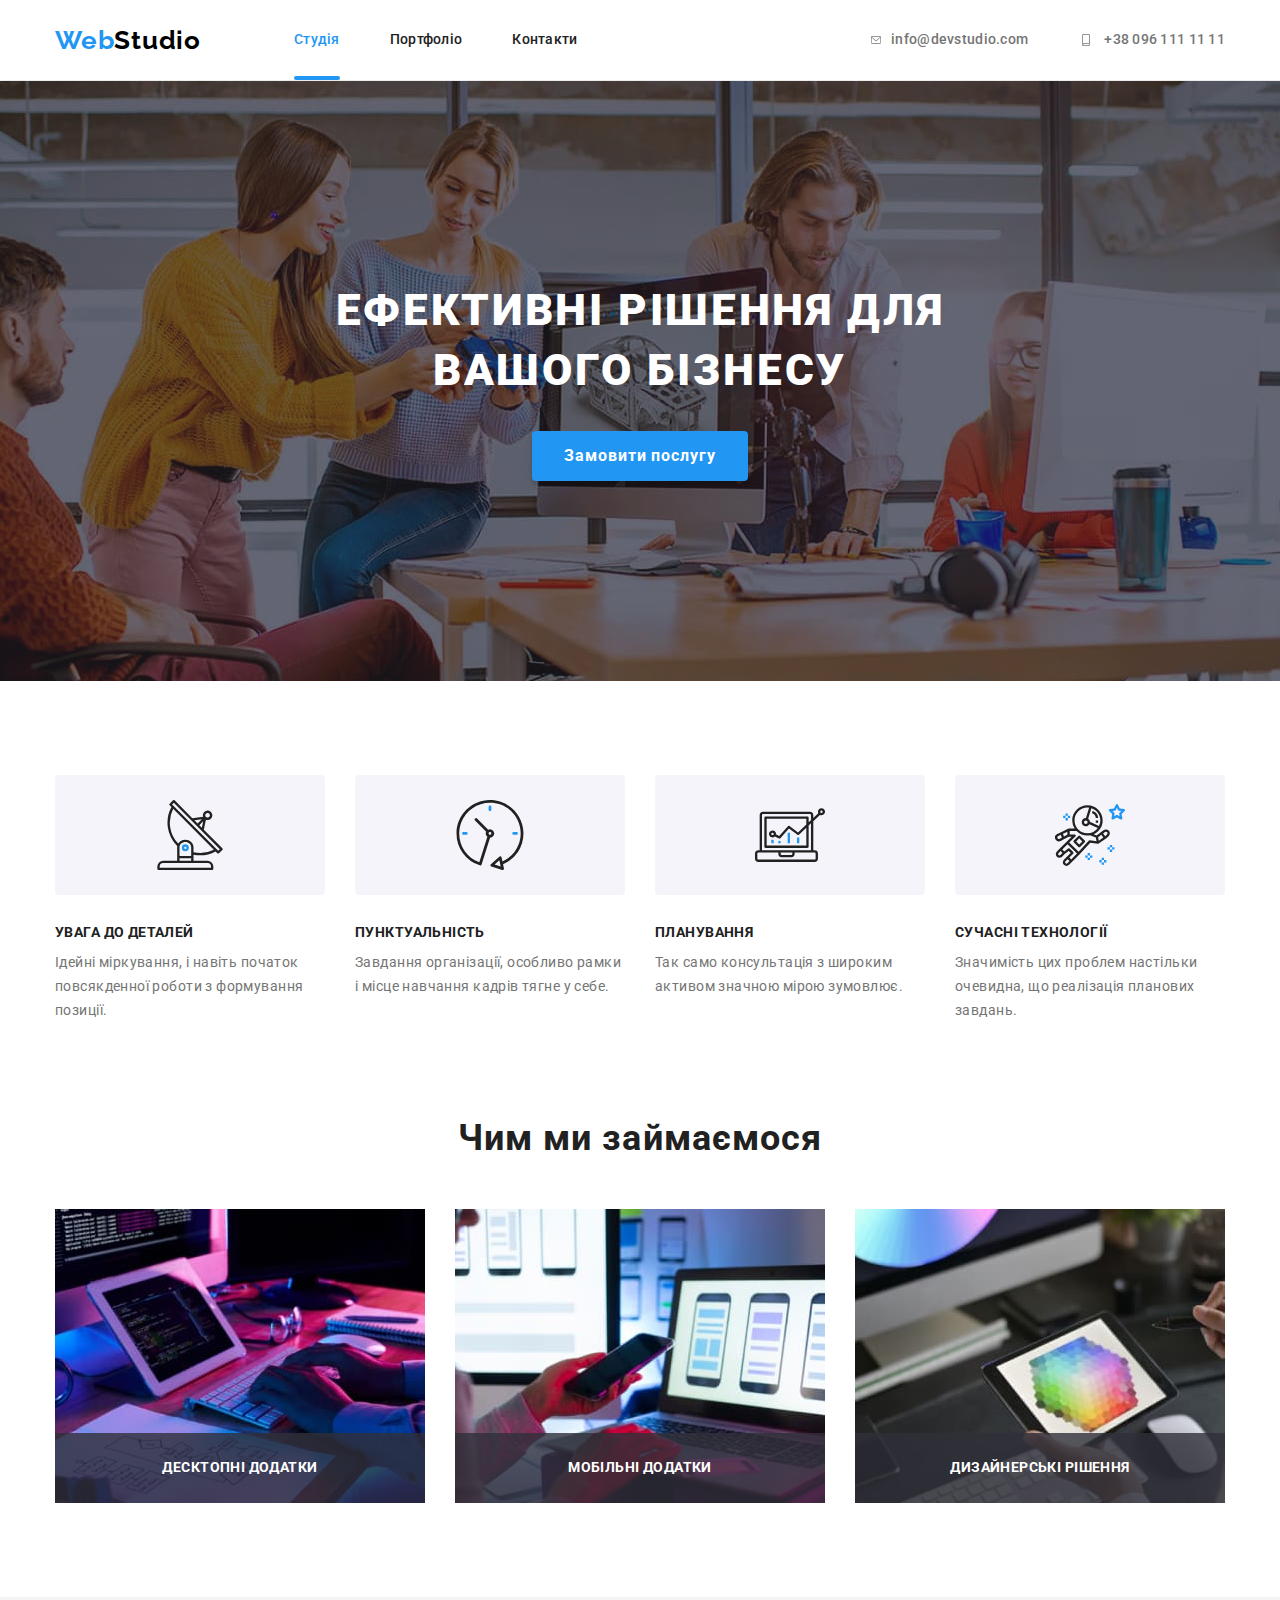
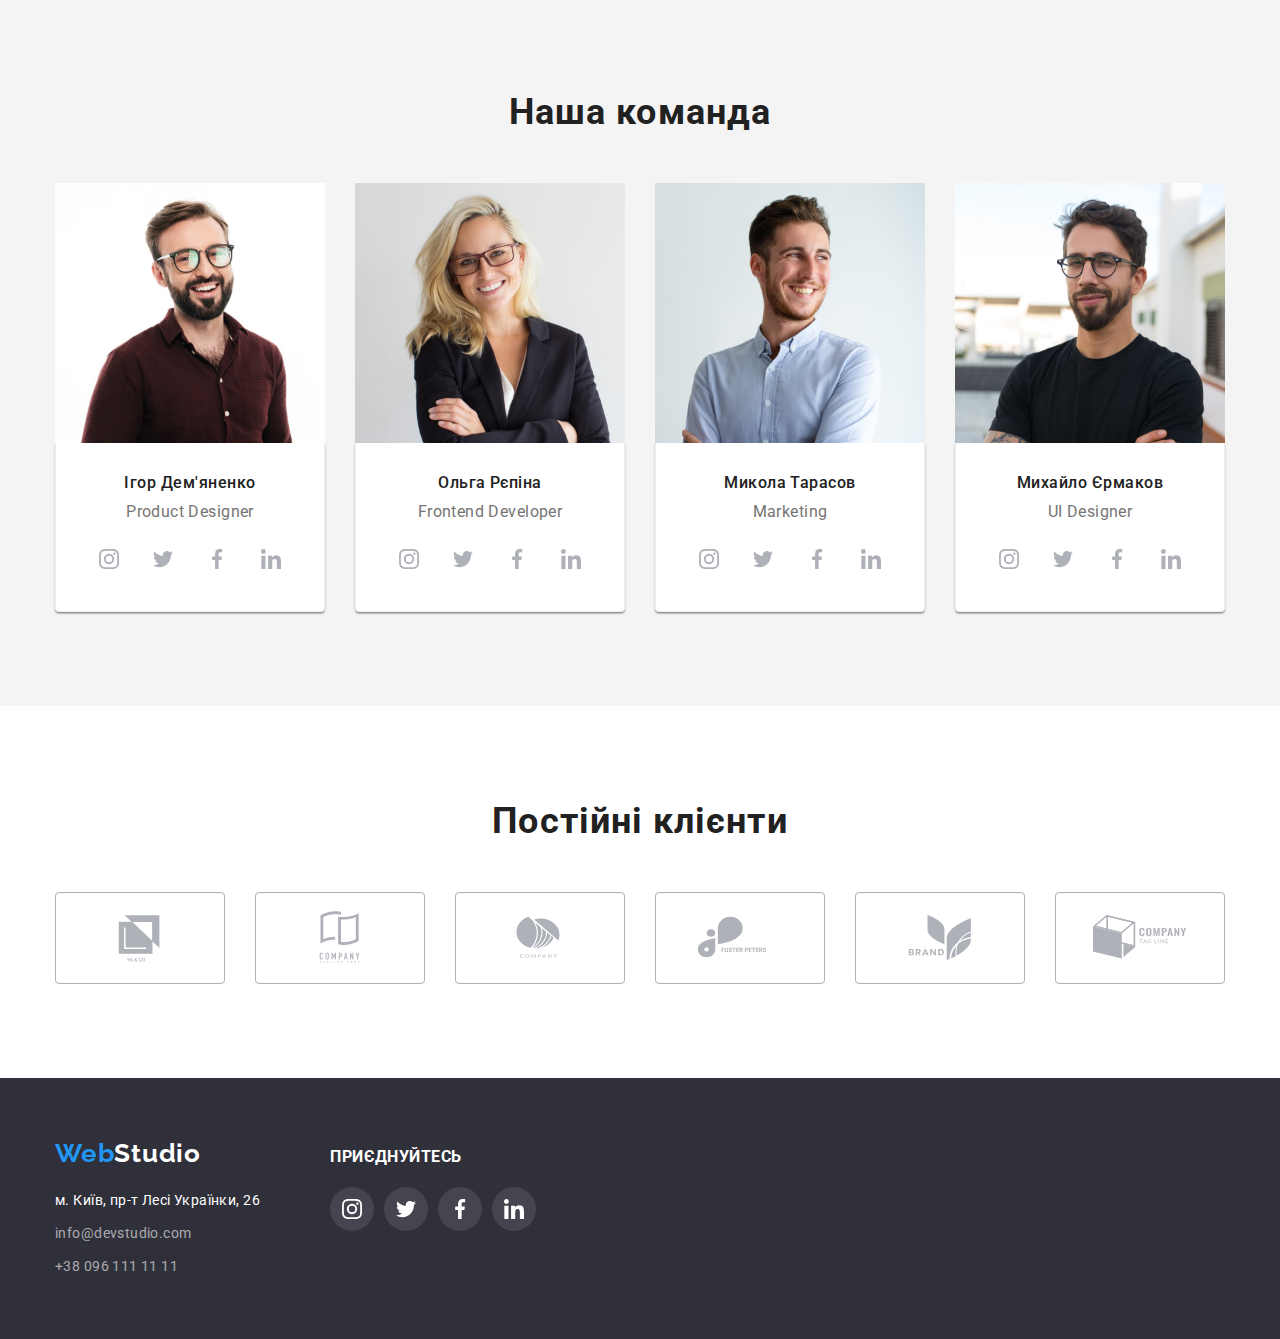
==== index.html @ 860e97d4 "Initial commit" ====
<!DOCTYPE html>
<html lang="uk">
  <head>
    <meta charset="UTF-8" />
    <meta http-equiv="X-UA-Compatible" content="IE=edge" />
    <meta name="viewport" content="width=device-width, initial-scale=1.0" />
    <title>WebStudio</title>
    <!--Шрифты-->
    <link rel="preconnect" href="https://fonts.googleapis.com" />
    <link rel="preconnect" href="https://fonts.gstatic.com" crossorigin />
    <link
      href="https://fonts.googleapis.com/css2?family=Raleway:wght@700&family=Roboto:wght@400;500;700;900&display=swap"
      rel="stylesheet"
    />
    <!--normalize -->
    <link
      rel="stylesheet"
      href="https://cdnjs.cloudflare.com/ajax/libs/modern-normalize/1.1.0/modern-normalize.min.css"
    />
    <!--styles-->
    <link rel="stylesheet" href="./css/styles.css" />
  </head>
  <body>
    <!--Шапка-->
    <header class="header">
      <div class="container container-header">
        <nav class="header-nav">
          <a class="logo link" href="./index.html"
            >Web<span class="logo-header">Studio</span></a
          >
          <ul class="header-nav-list">
            <li class="header-nav-item">
              <a class="header-nav-link link current" href="./index.html"
                >Студія</a
              >
            </li>
            <li class="header-nav-item">
              <a class="header-nav-link link" href="./portfolio.html"
                >Портфоліо</a
              >
            </li>
            <li class="header-nav-item">
              <a class="header-nav-link link" href="./index.html">Контакти</a>
            </li>
          </ul>
        </nav>
        <div class="container-connect">
          <ul class="header-list">
            <li class="header-item">
              <a class="header-link link" href="mailto:info@devstudio.com">
                <svg class="header-icon" width="10" height="16">
                  <use href="./images/icons.svg#icon-envelope"></use>
                </svg>
                info@devstudio.com</a
              >
            </li>
            <li class="header-item">
              <a class="header-link link" href="tel:+380961111111">
                <svg class="header-icon" width="16" height="12">
                  <use href="./images/icons.svg#icon-smartphone"></use>
                </svg>
                +38 096 111 11 11</a
              >
            </li>
          </ul>
        </div>
      </div>
    </header>
    <main>
      <!--Герой-->
      <section class="hero section">
        <div class="container">
          <h1 class="hero-title">Ефективні рішення для вашого бізнесу</h1>
          <button data-modal-open class="hero-button" type="button">
            Замовити послугу
          </button>
        </div>
      </section>
      <!--Преимущества-->
      <section class="features section">
        <div class="container">
          <h2 class="visually-hidden">Переваги</h2>
          <ul class="features-list">
            <li class="features-item">
              <div class="features-icons">
                <svg class="features-icon" width="70" height="70">
                  <use href="./images/icons.svg#icon-antenna"></use>
                </svg>
              </div>
              <h3 class="features-title">УВАГА ДО ДЕТАЛЕЙ</h3>
              <p class="features-text">
                Ідейні міркування, і навіть початок повсякденної роботи з
                формування позиції.
              </p>
            </li>
            <li class="features-item">
              <div class="features-icons">
                <svg class="features-icon" width="70" height="70">
                  <use href="./images/icons.svg#icon-clock"></use>
                </svg>
              </div>
              <h3 class="features-title">ПУНКТУАЛЬНІСТЬ</h3>
              <p class="features-text">
                Завдання організації, особливо рамки і місце навчання кадрів
                тягне у себе.
              </p>
            </li>
            <li class="features-item">
              <div class="features-icons">
                <svg class="features-icon" width="70" height="70">
                  <use href="./images/icons.svg#icon-diagram"></use>
                </svg>
              </div>
              <h3 class="features-title">ПЛАНУВАННЯ</h3>
              <p class="features-text">
                Так само консультація з широким активом значною мірою зумовлює.
              </p>
            </li>
            <li class="features-item">
              <div class="features-icons">
                <svg class="features-icon" width="70" height="70">
                  <use href="./images/icons.svg#icon-astronaut"></use>
                </svg>
              </div>
              <h3 class="features-title">СУЧАСНІ ТЕХНОЛОГІЇ</h3>
              <p class="features-text">
                Значимість цих проблем настільки очевидна, що реалізація
                планових завдань.
              </p>
            </li>
          </ul>
        </div>
      </section>
      <!--Виды работ-->
      <section class="works section">
        <div class="container">
          <h2 class="works-title">Чим ми займаємося</h2>
          <ul class="works-list">
            <li class="works-item">
              <img src="./images/box-1.jpg" alt="види робіт" width="370" />
              <div class="works-top">
                <p class="works-text">Десктопні додатки</p>
              </div>
            </li>
            <li class="works-item">
              <img src="./images/box-2.jpg" alt="види робіт" width="370" />
              <div class="works-top">
                <p class="works-text">Мобільні додатки</p>
              </div>
            </li>
            <li class="works-item">
              <img src="./images/box-3.jpg" alt="види робіт" width="370" />
              <div class="works-top">
                <p class="works-text">Дизайнерські рішення</p>
              </div>
            </li>
          </ul>
        </div>
      </section>
      <!--Команда-->
      <section class="team section">
        <div class="container">
          <h2 class="team-title">Наша команда</h2>
          <ul class="team-list">
            <li class="team-item">
              <img src="./images/com-1.jpg" alt="портрет" width="270" />
              <div class="team-wrap">
                <h3 class="team-title-secondary">Ігор Дем'яненко</h3>
                <p class="team-text" lang="en">Product Designer</p>
                <ul class="team-soc-list list">
                  <li class="team-soc-item">
                    <a href="" target="_blank" class="team-soc-link link">
                      <svg class="team-soc-icon" width="20" height="20">
                        <use href="./images/icons.svg#icon-instagram"></use>
                      </svg>
                    </a>
                  </li>
                  <li class="team-soc-item">
                    <a href="" target="_blank" class="team-soc-link link"
                      ><svg class="team-soc-icon" width="20" height="20">
                        <use href="./images/icons.svg#icon-twitter"></use>
                      </svg>
                    </a>
                  </li>
                  <li class="team-soc-item">
                    <a href="" target="_blank" class="team-soc-link link"
                      ><svg class="team-soc-icon" width="20" height="20">
                        <use href="./images/icons.svg#icon-facebook"></use>
                      </svg>
                    </a>
                  </li>
                  <li class="team-soc-item">
                    <a href="" target="_blank" class="team-soc-link link"
                      ><svg class="team-soc-icon" width="20" height="20">
                        <use href="./images/icons.svg#icon-linkedin"></use>
                      </svg>
                    </a>
                  </li>
                </ul>
              </div>
            </li>
            <li class="team-item">
              <img src="./images/com-2.jpg" alt="портрет" width="270" />
              <div class="team-wrap">
                <h3 class="team-title-secondary">Ольга Рєпіна</h3>
                <p class="team-text" lang="en">Frontend Developer</p>
                <ul class="team-soc-list list">
                  <li class="team-soc-item">
                    <a href="" target="_blank" class="team-soc-link link">
                      <svg class="team-soc-icon" width="20" height="20">
                        <use href="./images/icons.svg#icon-instagram"></use>
                      </svg>
                    </a>
                  </li>
                  <li class="team-soc-item">
                    <a href="" target="_blank" class="team-soc-link link"
                      ><svg class="team-soc-icon" width="20" height="20">
                        <use href="./images/icons.svg#icon-twitter"></use>
                      </svg>
                    </a>
                  </li>
                  <li class="team-soc-item">
                    <a href="" target="_blank" class="team-soc-link link"
                      ><svg class="team-soc-icon" width="20" height="20">
                        <use href="./images/icons.svg#icon-facebook"></use>
                      </svg>
                    </a>
                  </li>
                  <li class="team-soc-item">
                    <a href="" target="_blank" class="team-soc-link link"
                      ><svg class="team-soc-icon" width="20" height="20">
                        <use href="./images/icons.svg#icon-linkedin"></use>
                      </svg>
                    </a>
                  </li>
                </ul>
              </div>
            </li>
            <li class="team-item">
              <img src="./images/com-3.jpg" alt="портрет" width="270" />
              <div class="team-wrap">
                <h3 class="team-title-secondary">Микола Тарасов</h3>
                <p class="team-text" lang="en">Marketing</p>
                <ul class="team-soc-list list">
                  <li class="team-soc-item">
                    <a href="" target="_blank" class="team-soc-link link">
                      <svg class="team-soc-icon" width="20" height="20">
                        <use href="./images/icons.svg#icon-instagram"></use>
                      </svg>
                    </a>
                  </li>
                  <li class="team-soc-item">
                    <a href="" target="_blank" class="team-soc-link link"
                      ><svg class="team-soc-icon" width="20" height="20">
                        <use href="./images/icons.svg#icon-twitter"></use>
                      </svg>
                    </a>
                  </li>
                  <li class="team-soc-item">
                    <a href="" target="_blank" class="team-soc-link link"
                      ><svg class="team-soc-icon" width="20" height="20">
                        <use href="./images/icons.svg#icon-facebook"></use>
                      </svg>
                    </a>
                  </li>
                  <li class="team-soc-item">
                    <a href="" target="_blank" rel="" class="team-soc-link link"
                      ><svg class="team-soc-icon" width="20" height="20">
                        <use href="./images/icons.svg#icon-linkedin"></use>
                      </svg>
                    </a>
                  </li>
                </ul>
              </div>
            </li>
            <li class="team-item">
              <img src="./images/com-4.jpg" alt="портрет" width="270" />
              <div class="team-wrap">
                <h3 class="team-title-secondary">Михайло Єрмаков</h3>
                <p class="team-text" lang="en">UI Designer</p>
                <ul class="team-soc-list list">
                  <li class="team-soc-item">
                    <a href="" target="_blank" class="team-soc-link link">
                      <svg class="team-soc-icon" width="20" height="20">
                        <use href="./images/icons.svg#icon-instagram"></use>
                      </svg>
                    </a>
                  </li>
                  <li class="team-soc-item">
                    <a href="" target="_blank" class="team-soc-link link"
                      ><svg class="team-soc-icon" width="20" height="20">
                        <use href="./images/icons.svg#icon-twitter"></use>
                      </svg>
                    </a>
                  </li>
                  <li class="team-soc-item">
                    <a href="" target="_blank" class="team-soc-link link"
                      ><svg class="team-soc-icon" width="20" height="20">
                        <use href="./images/icons.svg#icon-facebook"></use>
                      </svg>
                    </a>
                  </li>
                  <li class="team-soc-item">
                    <a href="" target="_blank" class="team-soc-link link">
                      <svg class="team-soc-icon" width="20" height="20">
                        <use href="./images/icons.svg#icon-linkedin"></use>
                      </svg>
                    </a>
                  </li>
                </ul>
              </div>
            </li>
          </ul>
        </div>
      </section>
      <!--Клиенты-->
      <section class="section">
        <div class="container">
          <h2 class="clients-title">Постійні клієнти</h2>
          <ul class="clients-list list">
            <li class="clients-item">
              <a href="" class="clients-link link">
                <svg class="clients-soc-icon" width="106" height="60">
                  <use href="./images/icons.svg#icon-Logo-1"></use>
                </svg>
              </a>
            </li>
            <li class="clients-item">
              <a href="" class="clients-link link">
                <svg class="clients-soc-icon" width="106" height="60">
                  <use href="./images/icons.svg#icon-Logo-2"></use>
                </svg>
              </a>
            </li>
            <li class="clients-item">
              <a href="" class="clients-link link">
                <svg class="clients-soc-icon" width="106" height="60">
                  <use href="./images/icons.svg#icon-Logo-3"></use>
                </svg>
              </a>
            </li>
            <li class="clients-item">
              <a href="" class="clients-link link">
                <svg class="clients-soc-icon" width="106" height="60">
                  <use href="./images/icons.svg#icon-Logo-4"></use>
                </svg>
              </a>
            </li>
            <li class="clients-item">
              <a href="" class="clients-link link">
                <svg class="clients-soc-icon" width="106" height="60">
                  <use href="./images/icons.svg#icon-Logo-5"></use>
                </svg>
              </a>
            </li>
            <li class="clients-item">
              <a href="" class="clients-link link">
                <svg class="clients-soc-icon" width="106" height="60">
                  <use href="./images/icons.svg#icon-Logo-6"></use>
                </svg>
              </a>
            </li>
          </ul>
        </div>
      </section>
    </main>
    <footer class="footer">
      <div class="container">
        <div class="footer-wrap">
          <div class="footer-left">
            <a class="logo link" href="./index.html"
              >Web<span class="logo-secondary">Studio</span></a
            >
            <address class="address">
              <ul class="footer-list">
                <li class="footer-item">
                  <a class="footer-link link address" href=""
                    >м. Київ, пр-т Лесі Українки, 26</a
                  >
                </li>
                <li class="footer-item">
                  <a class="footer-link link" href="malto:info@devstudio.com"
                    >info@devstudio.com</a
                  >
                </li>
                <li class="footer-item">
                  <a class="footer-link link" href="tel:+380961111111"
                    >+38 096 111 11 11</a
                  >
                </li>
              </ul>
            </address>
          </div>
          <div class="footer-right">
            <h3 class="footer-title">приєднуйтесь</h3>
            <ul class="footer-soc-list list">
              <li class="footer-soc-item">
                <a href="" target="_blank" class="footer-soc-link link">
                  <svg class="footer-soc-icon" width="20" height="20">
                    <use href="./images/icons.svg#icon-instagram"></use>
                  </svg>
                </a>
              </li>
              <li class="footer-soc-item">
                <a href="" target="_blank" class="footer-soc-link link"
                  ><svg class="footer-soc-icon" width="20" height="20">
                    <use href="./images/icons.svg#icon-twitter"></use>
                  </svg>
                </a>
              </li>
              <li class="footer-soc-item">
                <a href="" target="_blank" class="footer-soc-link link"
                  ><svg class="footer-soc-icon" width="20" height="20">
                    <use href="./images/icons.svg#icon-facebook"></use>
                  </svg>
                </a>
              </li>
              <li class="footer-soc-item">
                <a href="" target="_blank" class="footer-soc-link link"
                  ><svg class="footer-soc-icon" width="20" height="20">
                    <use href="./images/icons.svg#icon-linkedin"></use>
                  </svg>
                </a>
              </li>
            </ul>
          </div>
        </div>
      </div>
    </footer>
    <div data-modal class="backdrop is-hidden">
      <div class="modal">
        <button data-modal-close class="modal-close" type="button">
          <svg class="modal-close-icon" width="18" height="18">
            <use href="./images/icons.svg#icon-close-black"></use>
          </svg>
        </button>
      </div>
    </div>
    <script src="./js/mogal.js"></script>
  </body>
</html>
---- css/styles.css ----
:root {
  --primery-text-color: #757575;
  --title-text-color: #212121;
  --accent-color: #2196f3;
  --additional-color: #ffffff;
}

body {
  font-family: Roboto, sans-serif;
  color: var(--primery-text-color);
  background-color: var(--additional-color);
  font-size: 14px;
  letter-spacing: 0.03em;
}

/* reset */
html {
  box-sizing: border-box;
}

*,
*::after,
*::before {
  box-sizing: inherit;
}

/* Стили для обнуления верхних отступов у элементов */
h1,
h2,
h3,
h4,
h5,
h6,
p {
  margin: 0;
}

/* обнуления базовых свойств у списков (ul) */
ul, ol {
  margin: 0;
  padding-left: 0;
  list-style: none;
}
/* Класс для обнуления базовых свойств у ссылок */
.link {
  text-decoration: none;
  color: inherit;
}

/* Свойства для корректного отображения картинок */
img {
  display: block;
  max-width: 100%;
  height: auto;
}

/* Свойства для обнуления курсива у address */

address {
  font-style: normal;
}

button {
  cursor: pointer;
}

/* utils */
.container {
  width: 1200px;
  padding-left: 15px;
  padding-right: 15px;
  margin: 0 auto;
}

.section {
  padding-top: 94px;
  padding-bottom: 94px;
}

/* -------Header------- */

.header{
background-color: var(--additional-color);
border-bottom: 1px solid #ECECEC;
}
.container-header{
 display: flex;
}

.container-connect {
  margin-left: auto;
}

.header-nav {
  display: flex;
  align-items: center;
}
.header-nav-list{
  display: flex;
  gap: 50px;
}

.header-list {
  display: flex;
  gap: 50px;
}

.logo:hover,
.logo:focus {
  color: var(--accent-color);
}

.logo {
  font-family: "Raleway", sans-serif;
  font-style: normal;
  color: var(--accent-color);
  font-weight: 700;
  font-size: 26px;
  line-height: 1.19;
  letter-spacing: 0.03em;
  margin-right: 93px;
  margin-left: auto;
}

.logo-header {
  color: #000000;
}

.header-nav-link:hover,
.header-nav-link:focus,
.header-nav-link.current {
  color: var(--accent-color);
}

.header-nav-link {
  color: var(--title-text-color);
  font-weight: 500;
  line-height: 1.14;
  letter-spacing: 0.02em;

  display: flex;
  align-items: baseline;
  padding: 32px 0;

  transition: color 250ms cubic-bezier(0.4, 0, 0.2, 1);
}

.header-nav-item{
  position: relative;
}

.current::after{
  content: " ";
  display: block;
  position: absolute;
  bottom: 0;
  height: 4px;
  width: 100%;

  background-color: #2196F3;
  border-radius: 2px;
}

.header-link:hover,
.header-link:focus {
  color: var(--accent-color);
  
}

.header-link {
  color: var(--primery-text-color);
  font-weight: 500;
  line-height: 1.14;
  letter-spacing: 0.02em;

  display: flex;
  padding-top: 32px;
  padding-bottom: 32px;
  align-items: center;
  gap: 10px;

  transition: color 250ms cubic-bezier(0.4, 0, 0.2, 1);
}

.header-icon{
  fill: currentColor;
}

/* -------Hero------- */

.hero {
  padding: 200px 0;
  text-align: center;

  background-image: linear-gradient(rgba(47, 48, 58, 0.4), rgba(47, 48, 58, 0.4)), url(../images/hero-bg.jpg);
  background-repeat: no-repeat;
  background-position: center;
  background-size: cover;
  max-width: 1600px;
  margin: 0 auto;
}

.hero-title {
  color: var(--additional-color);
  font-weight: 900;
  font-size: 44px;
  line-height: 1.36;

  text-align: center;
  letter-spacing: 0.06em;
  text-transform: uppercase;
  width: 696px;
  height: 120px;
  margin-right: auto;
  margin-bottom: 30px;
  margin-left: auto;
  
}

.hero-button {
  font-family: inherit;
  color: var(--additional-color);
  background-color: var(--accent-color);
  font-weight: 700;
  font-size: 16px;
  line-height: 1.88;

  display: flex;
  align-items: center;
  text-align: center;
  letter-spacing: 0.06em;
  padding: 10px 32px;
  min-width: 216px;
  height: 50px;
  box-shadow: 0px 4px 4px rgba(0, 0, 0, 0.15);
  border-radius: 4px;
  margin: 0 auto;
  border: none;
}
/* -------Features------- */

.features{
  padding-bottom: 0;
}

.features-list{
  display: flex;
  gap: 30px;
}
.visually-hidden {
  position: absolute;
  white-space: nowrap;
  width: 1px;
  height: 1px;
  overflow: hidden;
  border: 0;
  padding: 0;
  clip: rect(0 0 0 0);
  clip-path: inset(50%);
  margin: -1px;
}
.features-title {
  color: var(--title-text-color);
  font-size: 14px;
  line-height: 1.14;
  letter-spacing: 0.03em;
  text-transform: uppercase;
  margin-bottom: 10px;
}

.features-item{
  width: 270px;
}
.features-text {
  line-height: 1.71;
}

.features-icons{
display: flex;
width: 270px;
height: 120px;
align-items: center;
justify-content: center;
background-color: #F5F4FA;
border-radius: 4px;
margin-bottom: 30px;
}

/* -------Works------- */


.works-title{
  margin-bottom: 50px;
}

.works-item{
  width: calc((100% - 60px) / 3);
  position: relative;
  
}

.works-list{
  display: flex;
  gap: 30px;
}
.works-title,
.team-title {
  color: var(--title-text-color);
  font-size: 36px;
  line-height: 1.17;
  text-align: center;
  letter-spacing: 0.03em;
}
.works-top{
  display: flex;
}
.works-text{
  position: absolute;
  bottom: 0;
  padding-top: 27px;
  width: 100%;
  height: 70px;
  font-weight: 700;
  line-height: 1.14;
  text-align: center;
  text-transform: uppercase;
  color: var(--additional-color);
  background-color: rgba(47, 48, 58, 0.8);

  align-items: center;
  justify-content: center;
}

/* -------Team------- */

.team{
  background-color:#F5F4F5;
}
.team-list{
  display: flex;
  gap: 30px;
}

.team-title{
  margin-bottom: 50px;

}
.team-title-secondary {
  color: var(--title-text-color);
  font-weight: 500;
  font-size: 16px;
  line-height: 1.19;
  text-align: center;
  letter-spacing: 0.03em;
  margin-bottom: 10px;
}

.team-item{
  width: calc((100% - 90px) / 4);
}

  .team-wrap{
    padding-top: 30px;
    padding-bottom: 30px;
    background-color: var(--additional-color);
    border-right: 1px solid #EEEEEE;
    border-bottom: 1px solid #EEEEEE;
    border-left: 1px solid #EEEEEE;
    border-radius: 0px 0px 4px 4px;
    box-shadow: 0px 1px 3px rgba(0, 0, 0, 0.12), 0px 1px 1px rgba(0, 0, 0, 0.14), 0px 2px 1px rgba(0, 0, 0, 0.2);
   } 
  
.team-text {
  font-size: 16px;
  line-height: 1.19;
  text-align: center;
  margin-bottom: 16px;
}

.team-soc-list {
  display: flex;
  justify-content: center;
  gap: 10px;
}

.team-soc-item {
  width: 44px;
  height: 44px;
}

.team-soc-link {
  width: 100%;
  height: 100%;
  display: flex;
  align-items: center;
  justify-content: center;
  border-radius: 50%;
  color: #AFB1B8;

  transition: color 250ms cubic-bezier(0.4, 0, 0.2, 1), background-color 250ms cubic-bezier(0.4, 0, 0.2, 1);
}

.team-soc-icon{
  fill: currentColor;
}
.team-soc-link:hover,
.team-soc-link:focus{
  background-color:  var(--accent-color);
  color: var(--additional-color);
}

/* -------Clients------- */

.clients-title{
    font-size: 36px;
    line-height: 1.17;
    text-align: center;
    letter-spacing: 0.03em;
    color: var(--title-text-color);
    margin-bottom: 50px;
    }

.clients-list{
  display: flex;
  justify-content: center;
  gap: 30px;

}
.clients-item{
  width: calc((100% - 150px) / 6);
  height: 92px;
  
}
.clients-link{
  width: 100%;
  height: 100%;
  display: flex;
  align-items: center;
  justify-content: center;
  color: #AFB1B8;
  border: 1px solid #AFB1B8;
  border-radius: 4px;

  transition: color 250ms cubic-bezier(0.4, 0, 0.2, 1), border-color 250ms cubic-bezier(0.4, 0, 0.2, 1);
}

.clients-link:hover,
.clients-link:focus{
  color: var(--accent-color);
  border-color:var(--accent-color);
}

.clients-soc-icon{
  fill: currentColor;
}

/* -------Footer------- */

.footer {
  padding: 60px 0;
  background-color: #2f303a;
 
}

.footer-wrap{
  display: flex;
  gap: 70px;
  align-items: baseline;
}

.footer-link{
  transition: color 250ms cubic-bezier(0.4, 0, 0.2, 1);
}
.footer-link:hover,
.footer-link:focus {
  color: var(--accent-color);
}

.footer .logo{
  margin-right: 0;
}
.address{
  margin-top: 20px;
}

.footer-item:not(:last-child) {
  margin-bottom: 9px;
}

.logo-secondary {
  color: var(--additional-color);
}
.footer-link.address {
  color: var(--additional-color);
  line-height: 1.71;
  letter-spacing: 0.03em;
}

.footer-link {
  color: rgba(255, 255, 255, 0.6);
  line-height: 1.71;
  letter-spacing: 0.03em;
  font-style: normal;
}

.footer-title {
    color: var(--additional-color);
    font-weight: 700;
    line-height: 1.14;
    letter-spacing: 0.03em;
    text-transform: uppercase;
      
}

.footer-soc-list {
  display: flex;
  justify-items: center;
  gap: 10px;
  margin-top: 20px; 
  
}

.footer-soc-item {
  width: 44px;
  height: 44px;
 
}

.footer-soc-link {
  width: 100%;
  height: 100%;
  display: flex;
  align-items: center;
  justify-content: center;
  border-radius: 50%;
  background-color: rgba(255, 255, 255, 0.1);

  transition: background-color 250ms cubic-bezier(0.4, 0, 0.2, 1);
}

.footer-soc-link:hover,
.footer-soc-link:focus{
  background-color: var(--accent-color);
}

.footer-soc-icon{
  fill: var(--additional-color);
}

/* -------Modal------- */

.backdrop{
  position: fixed;
  top: 0;
  width: 100%;
  height: 100%;
  background-color: rgba(0, 0, 0, 0.2);

 transition: opacity 250ms cubic-bezier(0.4, 0, 0.2, 1), visibility 250ms cubic-bezier(0.4, 0, 0.2, 1);
}

.backdrop.is-hidden{
  visibility: hidden;
  opacity: 0;
  pointer-events: none;
}

.modal{
  position: absolute;
  top: 50%;
  left: 50%;
  transform: translate(-50%, -50%);

  width: 528px;
  min-height: 581px;
  background-color: var(--additional-color);
  box-shadow: 0px 1px 3px rgba(0, 0, 0, 0.12), 0px 1px 1px rgba(0, 0, 0, 0.14), 0px 2px 1px rgba(0, 0, 0, 0.2);
  border-radius: 4px;
}

.modal-close{
  width: 30px;
  height: 30px;
  background-color: transparent;
  border-radius: 50%;
  border: 1px solid rgba(0, 0, 0, 0.1);
  
  position: absolute;
  right: 8px;
  top: 8px;

  display: flex;
  align-items: center;
  justify-content: center;
}

/* -------Оформление Portfolio------- */

.portfolio{
background-color:var(--additional-color);
}
.filter-list{
  display: flex;
  gap: 8px;
  justify-content: center;
  margin-bottom: 50px;
}

.button:hover,
.button:focus {
  color: var(--additional-color);
  background-color: var(--accent-color);
  box-shadow: 0px 3px 1px rgba(0, 0, 0, 0.1), 0px 1px 2px rgba(0, 0, 0, 0.08), 0px 2px 2px rgba(0, 0, 0, 0.12);
}


.button {
  color: var(--title-text-color);
  background: #f5f4fa;
  font-family: inherit;
  font-weight: 500;
  font-size: 16px;
  line-height: 1.62;
  text-align: center;
  letter-spacing: 0.03em;
  border-radius: 4px;
  padding: 6px 25px;
  min-width: 73px;
  border: none;

  transition: color 250ms cubic-bezier(0.4, 0, 0.2, 1), background-color 250ms cubic-bezier(0.4, 0, 0.2, 1), box-shadow 250ms cubic-bezier(0.4, 0, 0.2, 1);
}

.filter{
  display: flex;
  flex-wrap: wrap;
  gap: 30px;
}

.filter-item{
  width: calc((100% - 60px) / 3);
}

.filter-link{
  display: block;
  transition: box-shadow 250ms cubic-bezier(0.4, 0, 0.2, 1);
}
.filter-link:hover,
.filter-link:focus {
  box-shadow: 0px 1px 1px rgba(0, 0, 0, 0.12), 0px 4px 4px rgba(0, 0, 0, 0.06), 1px 4px 6px rgba(0, 0, 0, 0.16);
}

.filter-top-wrap{
  position: relative;
  overflow: hidden;
}

.filter-item:hover .filter-top-text,
.filter-item:focus .filter-top-text{
  transform: translateX(0);
}

.filter-top-text{
  position: absolute;
  top: 0;
  padding: 63px 24px;

  height: 100%;
  font-size: 18px;
  line-height: 1.56;
  color: var(--additional-color);
  background-color: rgba(33, 150, 243, 0.9);

  transform: translateY(100%);
  transition: transform 250ms cubic-bezier(0.4, 0, 0.2, 1);

}

.filter-wrap{
  padding: 20px 24px;
  background-color: var(--additional-color);
  border-right: 1px solid #EEEEEE;
  border-bottom: 1px solid #EEEEEE;
  border-left: 1px solid #EEEEEE;
}
.filter-title {
  color: var(--title-text-color);
  font-size: 18px;
  line-height: 2;
  letter-spacing: 0.06em;
  margin-bottom: 4px;
  
}

.filter-text {
  color: var(--primery-text-color);
  font-size: 16px;
  line-height: 1.88;
  letter-spacing: 0.03em;
  
}
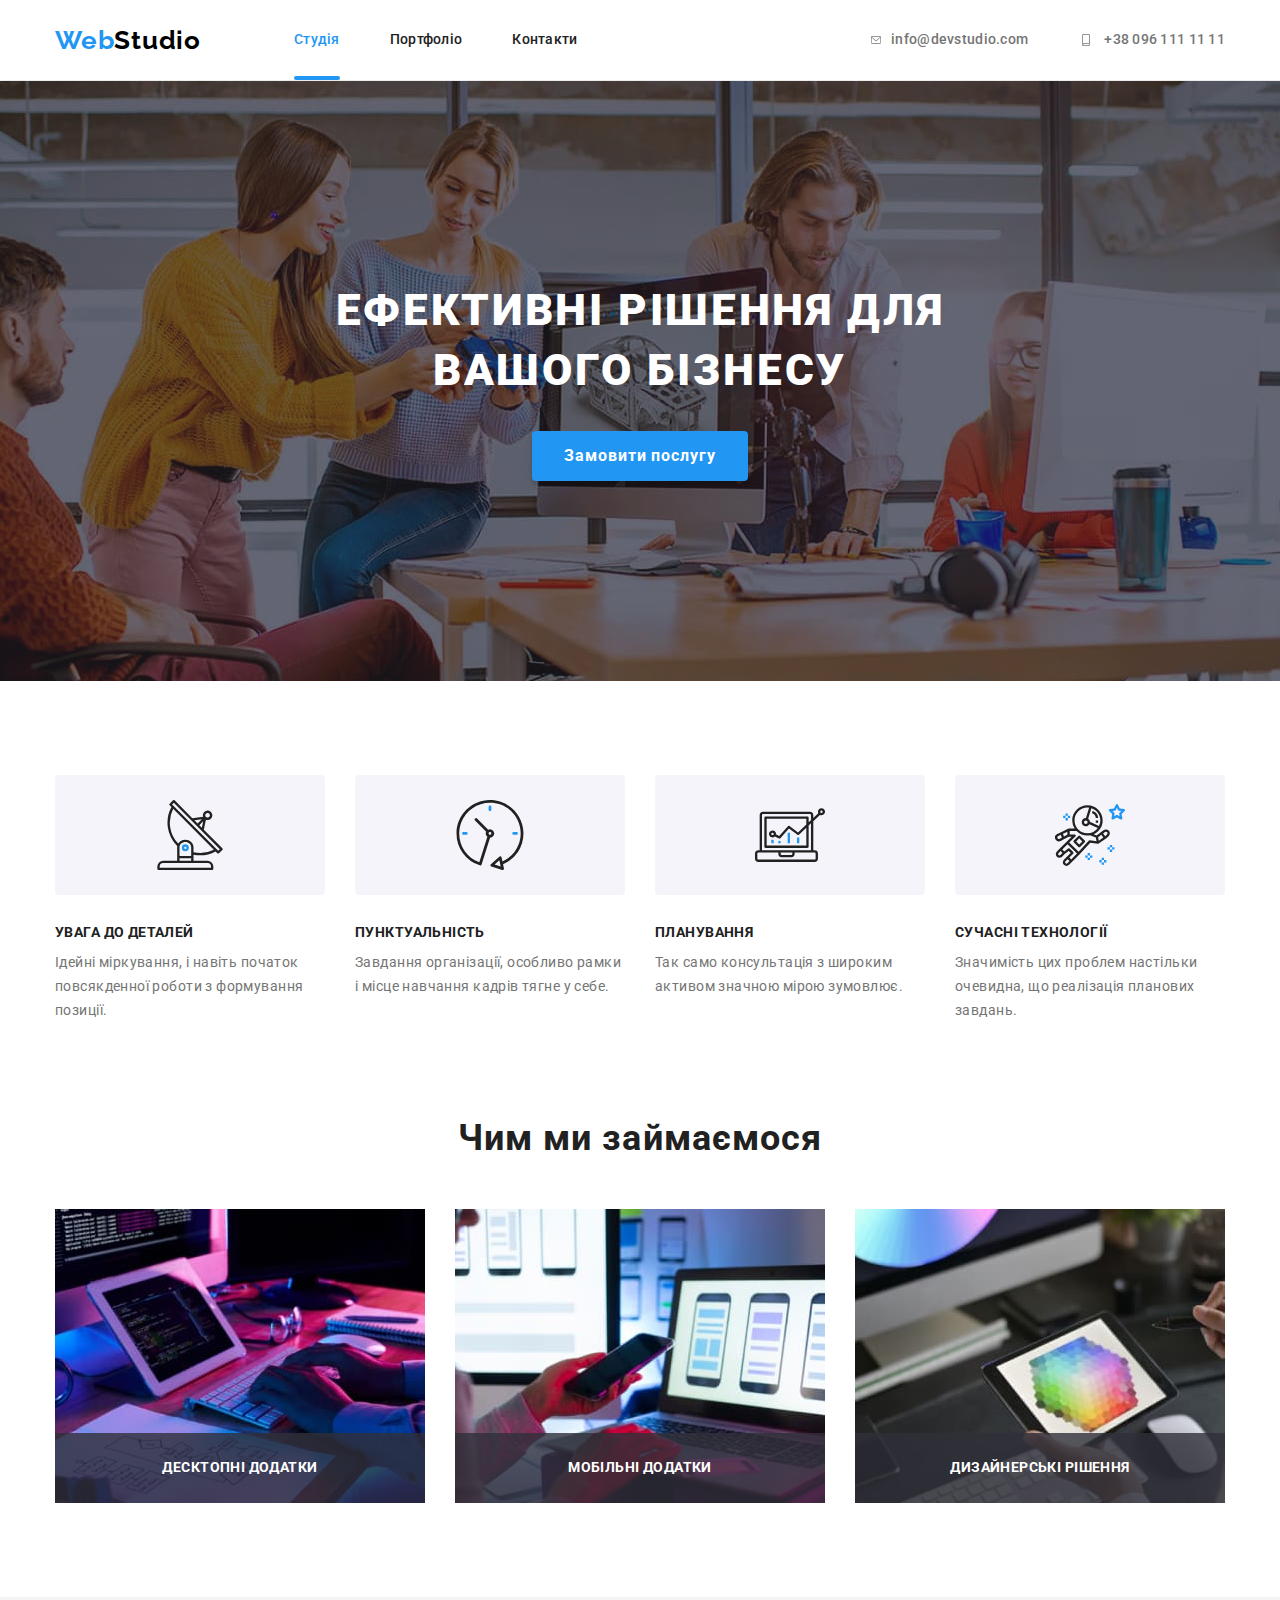
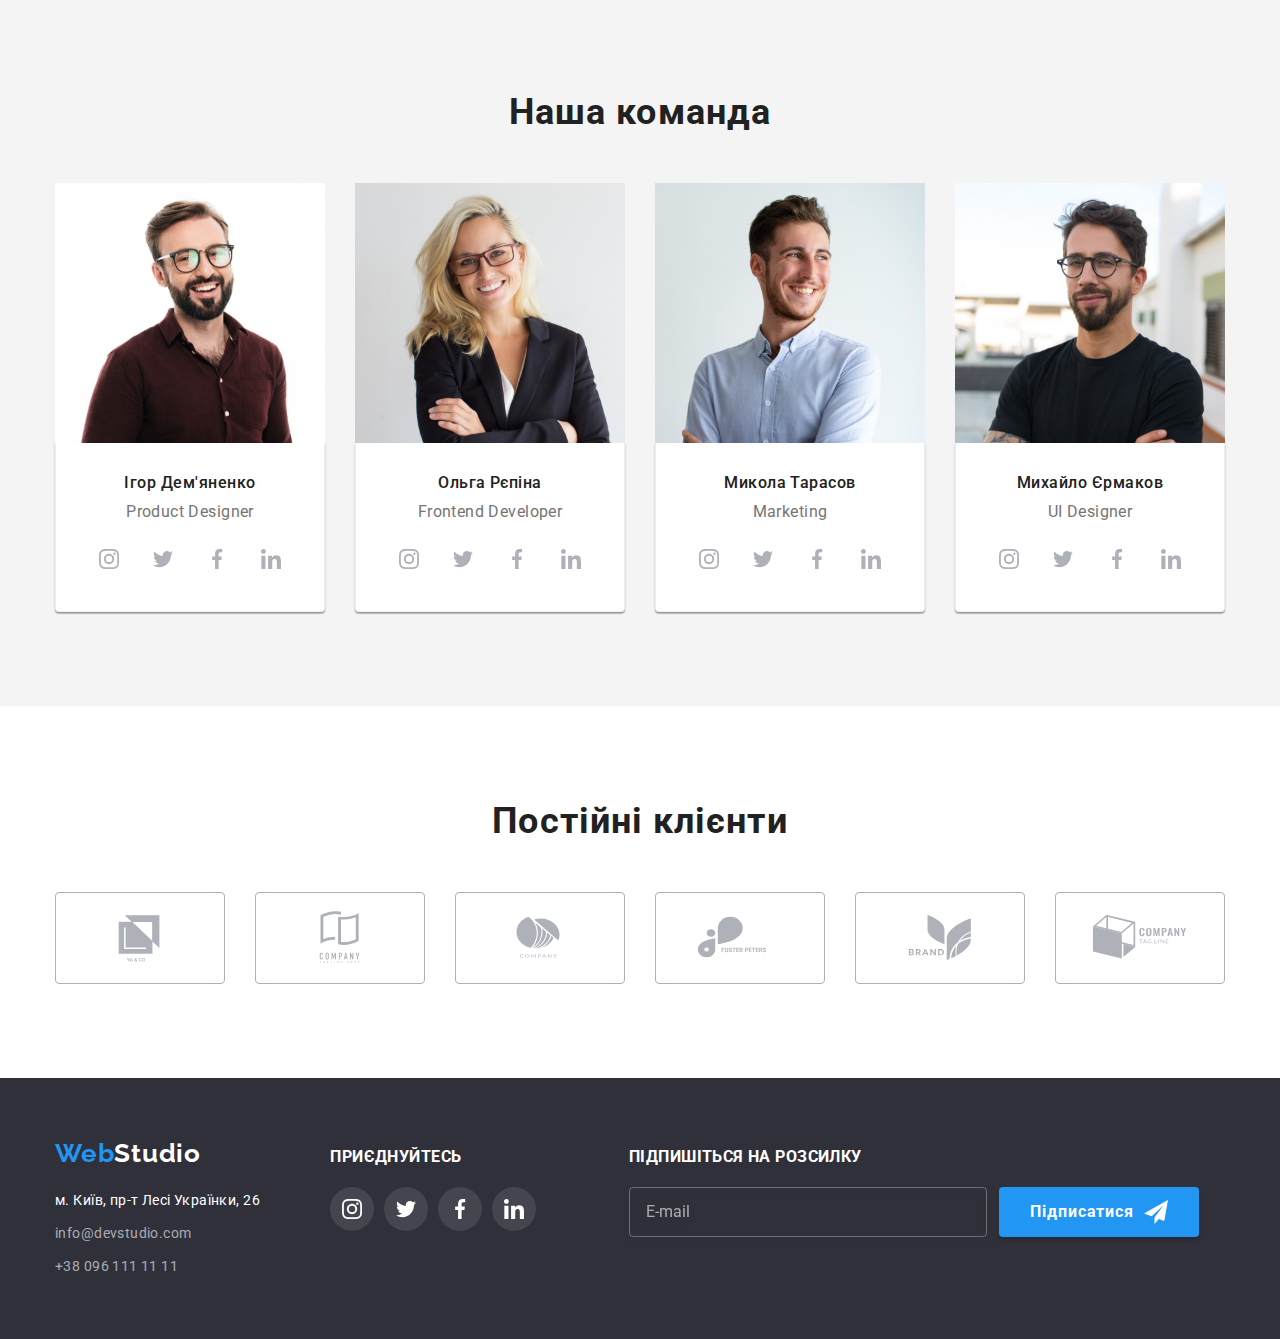
==== commit 5eca61b1: "add hw 6" ====
--- a/index.html
+++ b/index.html
@@ -424,6 +424,17 @@
               </li>
             </ul>
           </div>
+          <div class="footer-online">
+          <h3 class="footer-online-title">Підпишіться на розсилку</h3>
+          <form class="online-form">
+            <input type="email" name="online-email" placeholder="E-mail" class="online-input">
+            <button type="submit" class="online-button">
+              Підписатися
+              <svg class="online-icon" width="24" height="24">
+                <use href="./images/icons.svg#icon-send"></use>
+              </svg></button>
+          </form>
+        </div>
         </div>
       </div>
     </footer>
@@ -434,8 +445,56 @@
             <use href="./images/icons.svg#icon-close-black"></use>
           </svg>
         </button>
+        <p class="modal-title">Залишайте свої дані, ми вам передзвонимо</p>
+        <form class="modal-form">
+          <div class="modal-field">
+            <label for="user-name" class="input-label">Ім'я</label>
+           <div class="input-wrap">
+            <input type="text" name="user-name" id="user-name" class="modal-input" />
+            <svg class="modal-input-icon" width="18" height="18">
+              <use href="./images/icons.svg#icon-person"></use>
+            </svg>
+          </div> 
+          </div>
+          <div class="modal-field">
+            <label for="user-name" class="input-label">Телефон</label>
+           <div class="input-wrap">
+            <input type="text" name="user-name" id="user-name" class="modal-input" />
+            <svg class="modal-input-icon" width="18" height="18">
+              <use href="./images/icons.svg#icon-phone"></use>
+            </svg>
+          </div> 
+          </div>
+          <div class="modal-field">
+            <label for="user-name" class="input-label">Пошта</label>
+           <div class="input-wrap">
+            <input type="text" name="user-name" id="user-name" class="modal-input" />
+            <svg class="modal-input-icon" width="18" height="18">
+              <use href="./images/icons.svg#icon-email"></use>
+            </svg>
+          </div> 
+          </div>
+          <div class="modal-field">
+            <label for="user-comment" class="input-label">Коментар</label>
+            <textarea name="user-comment" id="user-comment" class="modal-textarea" placeholder="Введіть текст"></textarea>
+          </div>
+          <div class="modal-checkbox">
+           <input  class="checkbox" type="checkbox" name="consent" id="consent"/>
+           <label class="checkbox-label" for="consent">
+            <span> 
+              <svg class="checkbox-icon" width="16" heigh="15">
+                <use href="./images/icons.svg#icon-check"></use>
+              </svg>
+            </span>
+            Погоджуюся з розсилкою та приймаю
+            <a class="checkbox-link" href="">
+            Умови договору</a></label>
+          </div>
+          <button type="submit" class="modal-button">Відправити</button>
+        </form>
       </div>
     </div>
+
     <script src="./js/mogal.js"></script>
   </body>
 </html>
--- a/css/styles.css
+++ b/css/styles.css
@@ -36,7 +36,8 @@
 }
 
 /* обнуления базовых свойств у списков (ul) */
-ul, ol {
+ul,
+ol {
   margin: 0;
   padding-left: 0;
   list-style: none;
@@ -79,12 +80,12 @@
 
 /* -------Header------- */
 
-.header{
-background-color: var(--additional-color);
-border-bottom: 1px solid #ECECEC;
-}
-.container-header{
- display: flex;
+.header {
+  background-color: var(--additional-color);
+  border-bottom: 1px solid #ececec;
+}
+.container-header {
+  display: flex;
 }
 
 .container-connect {
@@ -95,7 +96,7 @@
   display: flex;
   align-items: center;
 }
-.header-nav-list{
+.header-nav-list {
   display: flex;
   gap: 50px;
 }
@@ -145,11 +146,11 @@
   transition: color 250ms cubic-bezier(0.4, 0, 0.2, 1);
 }
 
-.header-nav-item{
+.header-nav-item {
   position: relative;
 }
 
-.current::after{
+.current::after {
   content: " ";
   display: block;
   position: absolute;
@@ -157,14 +158,13 @@
   height: 4px;
   width: 100%;
 
-  background-color: #2196F3;
+  background-color: #2196f3;
   border-radius: 2px;
 }
 
 .header-link:hover,
 .header-link:focus {
   color: var(--accent-color);
-  
 }
 
 .header-link {
@@ -182,7 +182,7 @@
   transition: color 250ms cubic-bezier(0.4, 0, 0.2, 1);
 }
 
-.header-icon{
+.header-icon {
   fill: currentColor;
 }
 
@@ -192,7 +192,11 @@
   padding: 200px 0;
   text-align: center;
 
-  background-image: linear-gradient(rgba(47, 48, 58, 0.4), rgba(47, 48, 58, 0.4)), url(../images/hero-bg.jpg);
+  background-image: linear-gradient(
+      rgba(47, 48, 58, 0.4),
+      rgba(47, 48, 58, 0.4)
+    ),
+    url(../images/hero-bg.jpg);
   background-repeat: no-repeat;
   background-position: center;
   background-size: cover;
@@ -214,7 +218,6 @@
   margin-right: auto;
   margin-bottom: 30px;
   margin-left: auto;
-  
 }
 
 .hero-button {
@@ -239,11 +242,11 @@
 }
 /* -------Features------- */
 
-.features{
+.features {
   padding-bottom: 0;
 }
 
-.features-list{
+.features-list {
   display: flex;
   gap: 30px;
 }
@@ -268,38 +271,36 @@
   margin-bottom: 10px;
 }
 
-.features-item{
+.features-item {
   width: 270px;
 }
 .features-text {
   line-height: 1.71;
 }
 
-.features-icons{
-display: flex;
-width: 270px;
-height: 120px;
-align-items: center;
-justify-content: center;
-background-color: #F5F4FA;
-border-radius: 4px;
-margin-bottom: 30px;
+.features-icons {
+  display: flex;
+  width: 270px;
+  height: 120px;
+  align-items: center;
+  justify-content: center;
+  background-color: #f5f4fa;
+  border-radius: 4px;
+  margin-bottom: 30px;
 }
 
 /* -------Works------- */
 
-
-.works-title{
+.works-title {
   margin-bottom: 50px;
 }
 
-.works-item{
+.works-item {
   width: calc((100% - 60px) / 3);
   position: relative;
-  
-}
-
-.works-list{
+}
+
+.works-list {
   display: flex;
   gap: 30px;
 }
@@ -311,10 +312,10 @@
   text-align: center;
   letter-spacing: 0.03em;
 }
-.works-top{
-  display: flex;
-}
-.works-text{
+.works-top {
+  display: flex;
+}
+.works-text {
   position: absolute;
   bottom: 0;
   padding-top: 27px;
@@ -333,17 +334,16 @@
 
 /* -------Team------- */
 
-.team{
-  background-color:#F5F4F5;
-}
-.team-list{
+.team {
+  background-color: #f5f4f5;
+}
+.team-list {
   display: flex;
   gap: 30px;
 }
 
-.team-title{
+.team-title {
   margin-bottom: 50px;
-
 }
 .team-title-secondary {
   color: var(--title-text-color);
@@ -355,21 +355,22 @@
   margin-bottom: 10px;
 }
 
-.team-item{
+.team-item {
   width: calc((100% - 90px) / 4);
 }
 
-  .team-wrap{
-    padding-top: 30px;
-    padding-bottom: 30px;
-    background-color: var(--additional-color);
-    border-right: 1px solid #EEEEEE;
-    border-bottom: 1px solid #EEEEEE;
-    border-left: 1px solid #EEEEEE;
-    border-radius: 0px 0px 4px 4px;
-    box-shadow: 0px 1px 3px rgba(0, 0, 0, 0.12), 0px 1px 1px rgba(0, 0, 0, 0.14), 0px 2px 1px rgba(0, 0, 0, 0.2);
-   } 
-  
+.team-wrap {
+  padding-top: 30px;
+  padding-bottom: 30px;
+  background-color: var(--additional-color);
+  border-right: 1px solid #eeeeee;
+  border-bottom: 1px solid #eeeeee;
+  border-left: 1px solid #eeeeee;
+  border-radius: 0px 0px 4px 4px;
+  box-shadow: 0px 1px 3px rgba(0, 0, 0, 0.12), 0px 1px 1px rgba(0, 0, 0, 0.14),
+    0px 2px 1px rgba(0, 0, 0, 0.2);
+}
+
 .team-text {
   font-size: 16px;
   line-height: 1.19;
@@ -395,62 +396,62 @@
   align-items: center;
   justify-content: center;
   border-radius: 50%;
-  color: #AFB1B8;
-
-  transition: color 250ms cubic-bezier(0.4, 0, 0.2, 1), background-color 250ms cubic-bezier(0.4, 0, 0.2, 1);
-}
-
-.team-soc-icon{
+  color: #afb1b8;
+
+  transition: color 250ms cubic-bezier(0.4, 0, 0.2, 1),
+    background-color 250ms cubic-bezier(0.4, 0, 0.2, 1);
+}
+
+.team-soc-icon {
   fill: currentColor;
 }
 .team-soc-link:hover,
-.team-soc-link:focus{
-  background-color:  var(--accent-color);
+.team-soc-link:focus {
+  background-color: var(--accent-color);
   color: var(--additional-color);
 }
 
 /* -------Clients------- */
 
-.clients-title{
-    font-size: 36px;
-    line-height: 1.17;
-    text-align: center;
-    letter-spacing: 0.03em;
-    color: var(--title-text-color);
-    margin-bottom: 50px;
-    }
-
-.clients-list{
+.clients-title {
+  font-size: 36px;
+  line-height: 1.17;
+  text-align: center;
+  letter-spacing: 0.03em;
+  color: var(--title-text-color);
+  margin-bottom: 50px;
+}
+
+.clients-list {
   display: flex;
   justify-content: center;
   gap: 30px;
-
-}
-.clients-item{
+}
+.clients-item {
   width: calc((100% - 150px) / 6);
   height: 92px;
-  
-}
-.clients-link{
+}
+.clients-link {
   width: 100%;
   height: 100%;
   display: flex;
   align-items: center;
   justify-content: center;
-  color: #AFB1B8;
-  border: 1px solid #AFB1B8;
+  color: #afb1b8;
+  border: 1px solid #afb1b8;
   border-radius: 4px;
 
-  transition: color 250ms cubic-bezier(0.4, 0, 0.2, 1), border-color 250ms cubic-bezier(0.4, 0, 0.2, 1);
+  transition: color 250ms cubic-bezier(0.4, 0, 0.2, 1),
+    border-color 250ms cubic-bezier(0.4, 0, 0.2, 1);
 }
 
 .clients-link:hover,
-.clients-link:focus{
+.clients-link:focus {
   color: var(--accent-color);
-  border-color:var(--accent-color);
-}
-
-.clients-soc-icon{
+  border-color: var(--accent-color);
+}
+
+.clients-soc-icon {
   fill: currentColor;
 }
 
@@ -459,16 +460,22 @@
 .footer {
   padding: 60px 0;
   background-color: #2f303a;
- 
-}
-
-.footer-wrap{
-  display: flex;
-  gap: 70px;
+}
+
+.footer-wrap {
+  display: flex;
   align-items: baseline;
 }
 
-.footer-link{
+.footer-left{
+  margin-right: 70px;
+}
+
+.footer-right{
+  margin-right: 93px;
+}
+
+.footer-link {
   transition: color 250ms cubic-bezier(0.4, 0, 0.2, 1);
 }
 .footer-link:hover,
@@ -476,10 +483,10 @@
   color: var(--accent-color);
 }
 
-.footer .logo{
+.footer .logo {
   margin-right: 0;
 }
-.address{
+.address {
   margin-top: 20px;
 }
 
@@ -504,26 +511,23 @@
 }
 
 .footer-title {
-    color: var(--additional-color);
-    font-weight: 700;
-    line-height: 1.14;
-    letter-spacing: 0.03em;
-    text-transform: uppercase;
-      
+  color: var(--additional-color);
+  font-weight: 700;
+  line-height: 1.14;
+  letter-spacing: 0.03em;
+  text-transform: uppercase;
 }
 
 .footer-soc-list {
   display: flex;
   justify-items: center;
   gap: 10px;
-  margin-top: 20px; 
-  
+  margin-top: 20px;
 }
 
 .footer-soc-item {
   width: 44px;
   height: 44px;
- 
 }
 
 .footer-soc-link {
@@ -539,33 +543,87 @@
 }
 
 .footer-soc-link:hover,
-.footer-soc-link:focus{
+.footer-soc-link:focus {
   background-color: var(--accent-color);
 }
 
-.footer-soc-icon{
+.footer-soc-icon {
   fill: var(--additional-color);
 }
 
+.footer-online-title{
+line-height: 1.14;
+text-transform: uppercase;
+color: #FFFFFF;
+margin-bottom: 20px;
+}
+
+.online-form{
+  display: flex;
+}
+
+.online-input{
+  width: 358px;
+  height: 50px;
+  margin-right: 12px;
+  padding: 15px 16px;
+  border: 1px solid #ffffff4d;
+filter: drop-shadow(0px 4px 4px rgba(0, 0, 0, 0.15));
+border-radius: 4px;
+background-color: transparent;
+}
+
+.online-input::placeholder{
+font-size: 16px;
+line-height: 1.25;
+color: rgba(255, 255, 255, 0.6);
+}
+
+.online-button{
+  width: 200px;
+  height: 50px;
+font-weight: 700;
+font-size: 16px;
+line-height: 1.88;
+letter-spacing: 0.06em;
+display: flex;
+align-items: center;
+justify-content: center;
+gap: 10px;
+
+color: #FFFFFF;
+  background-color: var(--accent-color);
+  box-shadow: 0px 4px 4px rgba(0, 0, 0, 0.15);
+border-radius: 4px;
+border: none;
+}
+
+.online-icon{
+  align-items: center;
+  justify-content: center;
+}
+
+
 /* -------Modal------- */
 
-.backdrop{
+.backdrop {
   position: fixed;
   top: 0;
   width: 100%;
   height: 100%;
   background-color: rgba(0, 0, 0, 0.2);
 
- transition: opacity 250ms cubic-bezier(0.4, 0, 0.2, 1), visibility 250ms cubic-bezier(0.4, 0, 0.2, 1);
-}
-
-.backdrop.is-hidden{
+  transition: opacity 250ms cubic-bezier(0.4, 0, 0.2, 1),
+    visibility 250ms cubic-bezier(0.4, 0, 0.2, 1);
+}
+
+.backdrop.is-hidden {
   visibility: hidden;
   opacity: 0;
   pointer-events: none;
 }
 
-.modal{
+.modal {
   position: absolute;
   top: 50%;
   left: 50%;
@@ -574,17 +632,19 @@
   width: 528px;
   min-height: 581px;
   background-color: var(--additional-color);
-  box-shadow: 0px 1px 3px rgba(0, 0, 0, 0.12), 0px 1px 1px rgba(0, 0, 0, 0.14), 0px 2px 1px rgba(0, 0, 0, 0.2);
+  box-shadow: 0px 1px 3px rgba(0, 0, 0, 0.12), 0px 1px 1px rgba(0, 0, 0, 0.14),
+    0px 2px 1px rgba(0, 0, 0, 0.2);
   border-radius: 4px;
-}
-
-.modal-close{
+  padding: 40px;
+}
+
+.modal-close {
   width: 30px;
   height: 30px;
   background-color: transparent;
   border-radius: 50%;
   border: 1px solid rgba(0, 0, 0, 0.1);
-  
+
   position: absolute;
   right: 8px;
   top: 8px;
@@ -592,14 +652,167 @@
   display: flex;
   align-items: center;
   justify-content: center;
+  transition: color 250ms cubic-bezier(0.4, 0, 0.2, 1);
+}
+
+.modal-close-icon {
+  fill: currentColor;
+}
+
+.modal-close:focus {
+  color: var(--accent-color);
+}
+
+.modal-title {
+  font-weight: 700;
+  font-size: 20px;
+  line-height: 1.15;
+  text-align: center;
+  margin-bottom: 12px;
+
+  color: var(--title-text-color);
+}
+
+.modal-field{
+  margin-bottom: 10px;
+}
+
+.input-label{
+display: block;
+font-size: 12px;
+line-height: 1.17;
+margin-bottom: 4px;
+letter-spacing: 0.01em;
+
+color: #757575;
+}
+
+.modal-input {
+  width: 100%;
+  height: 40px;
+  border: 1px solid rgba(33, 33, 33, 0.2);
+  border-radius: 4px;
+
+  outline: transparent;
+  transition: border 250ms cubic-bezier(0.4, 0, 0.2, 1);
+}
+
+.modal-input:focus {
+  border: 1px solid #2196f3;
+}
+
+.modal-input:focus + .modal-input-icon{
+  fill: var(--accent-color);
+}
+
+.modal-textarea{
+  width: 448px;
+  height: 120px;
+  border: 1px solid rgba(33, 33, 33, 0.2);
+  border-radius: 4px;
+  padding: 12px 16px;
+  resize: none;
+  transition: border 250ms cubic-bezier(0.4, 0, 0.2, 1);
+}
+
+.modal-textarea:focus {
+  border: 1px solid #2196f3;
+}
+
+.modal-textarea::placeholder{
+  font-size: 12px;
+  line-height: 1.67;
+  letter-spacing: 0.01em;
+
+  color: rgba(117, 117, 117, 0.5);
+}
+
+.modal-button {
+  font-weight: 700;
+  font-size: 16px;
+  line-height: 1.88;
+  padding: 10px 52px;
+
+  display: flex;
+  align-items: center;
+  text-align: center;
+  letter-spacing: 0.06em;
+  color: var(--additional-color);
+  background-color: #2196F3;
+  box-shadow: 0px 4px 4px rgba(0, 0, 0, 0.15);
+  min-width: 200px;
+  height: 50px;
+  
+  border-radius: 4px;
+  border: none;
+  margin: 0 auto;
+
+  transition: background-color 250ms cubic-bezier(0.4, 0, 0.2, 1);
+}
+
+.modal-button:focus, .modal-button:hover{
+  background-color: #188ce8;
+}
+
+.input-wrap {
+  position: relative;
+}
+
+.modal-input-icon {
+  position: absolute;
+  left: 12px;
+  top: 50%;
+  transform: translateY(-50%);
+  transition: fill 250ms cubic-bezier(0.4, 0, 0.2, 1);
+}
+
+.modal-checkbox{
+  margin-top: 10px;
+  margin-bottom: 30px;
+}
+
+.checkbox{
+  appearance: none;
+}
+
+.checkbox-label{
+line-height: 1.71;
+color: #757575;
+margin-left: 10px;
+display: flex;
+align-items: center;
+}
+
+.checkbox-label span{
+  width: 16px;
+  height: 15px;
+  border: 2px solid #000000;
+  border-radius: 3px;
+  margin-right: 8px;
+  display: flex;
+  align-items: center;
+  justify-content: center;
+  fill: transparent;
+  transition: background-color 250ms cubic-bezier(0.4, 0, 0.2, 1), border-color 250ms cubic-bezier(0.4, 0, 0.2, 1), fill 250ms cubic-bezier(0.4, 0, 0.2, 1);
+}
+
+.checkbox:checked + .checkbox-label span{
+  background-color: var(--accent-color);
+  border-color: transparent;
+  fill: var(--additional-color);
+}
+
+.checkbox-link{
+  color: var(--accent-color);
+  padding-left: 5px;
 }
 
 /* -------Оформление Portfolio------- */
 
-.portfolio{
-background-color:var(--additional-color);
-}
-.filter-list{
+.portfolio {
+  background-color: var(--additional-color);
+}
+.filter-list {
   display: flex;
   gap: 8px;
   justify-content: center;
@@ -610,9 +823,9 @@
 .button:focus {
   color: var(--additional-color);
   background-color: var(--accent-color);
-  box-shadow: 0px 3px 1px rgba(0, 0, 0, 0.1), 0px 1px 2px rgba(0, 0, 0, 0.08), 0px 2px 2px rgba(0, 0, 0, 0.12);
-}
-
+  box-shadow: 0px 3px 1px rgba(0, 0, 0, 0.1), 0px 1px 2px rgba(0, 0, 0, 0.08),
+    0px 2px 2px rgba(0, 0, 0, 0.12);
+}
 
 .button {
   color: var(--title-text-color);
@@ -628,39 +841,42 @@
   min-width: 73px;
   border: none;
 
-  transition: color 250ms cubic-bezier(0.4, 0, 0.2, 1), background-color 250ms cubic-bezier(0.4, 0, 0.2, 1), box-shadow 250ms cubic-bezier(0.4, 0, 0.2, 1);
-}
-
-.filter{
+  transition: color 250ms cubic-bezier(0.4, 0, 0.2, 1),
+    background-color 250ms cubic-bezier(0.4, 0, 0.2, 1),
+    box-shadow 250ms cubic-bezier(0.4, 0, 0.2, 1);
+}
+
+.filter {
   display: flex;
   flex-wrap: wrap;
   gap: 30px;
 }
 
-.filter-item{
+.filter-item {
   width: calc((100% - 60px) / 3);
 }
 
-.filter-link{
+.filter-link {
   display: block;
   transition: box-shadow 250ms cubic-bezier(0.4, 0, 0.2, 1);
 }
 .filter-link:hover,
 .filter-link:focus {
-  box-shadow: 0px 1px 1px rgba(0, 0, 0, 0.12), 0px 4px 4px rgba(0, 0, 0, 0.06), 1px 4px 6px rgba(0, 0, 0, 0.16);
-}
-
-.filter-top-wrap{
+  box-shadow: 0px 1px 1px rgba(0, 0, 0, 0.12), 0px 4px 4px rgba(0, 0, 0, 0.06),
+    1px 4px 6px rgba(0, 0, 0, 0.16);
+}
+
+.filter-top-wrap {
   position: relative;
   overflow: hidden;
 }
 
 .filter-item:hover .filter-top-text,
-.filter-item:focus .filter-top-text{
+.filter-item:focus .filter-top-text {
   transform: translateX(0);
 }
 
-.filter-top-text{
+.filter-top-text {
   position: absolute;
   top: 0;
   padding: 63px 24px;
@@ -673,15 +889,14 @@
 
   transform: translateY(100%);
   transition: transform 250ms cubic-bezier(0.4, 0, 0.2, 1);
-
-}
-
-.filter-wrap{
+}
+
+.filter-wrap {
   padding: 20px 24px;
   background-color: var(--additional-color);
-  border-right: 1px solid #EEEEEE;
-  border-bottom: 1px solid #EEEEEE;
-  border-left: 1px solid #EEEEEE;
+  border-right: 1px solid #eeeeee;
+  border-bottom: 1px solid #eeeeee;
+  border-left: 1px solid #eeeeee;
 }
 .filter-title {
   color: var(--title-text-color);
@@ -689,7 +904,6 @@
   line-height: 2;
   letter-spacing: 0.06em;
   margin-bottom: 4px;
-  
 }
 
 .filter-text {
@@ -697,5 +911,4 @@
   font-size: 16px;
   line-height: 1.88;
   letter-spacing: 0.03em;
-  
-}
+}
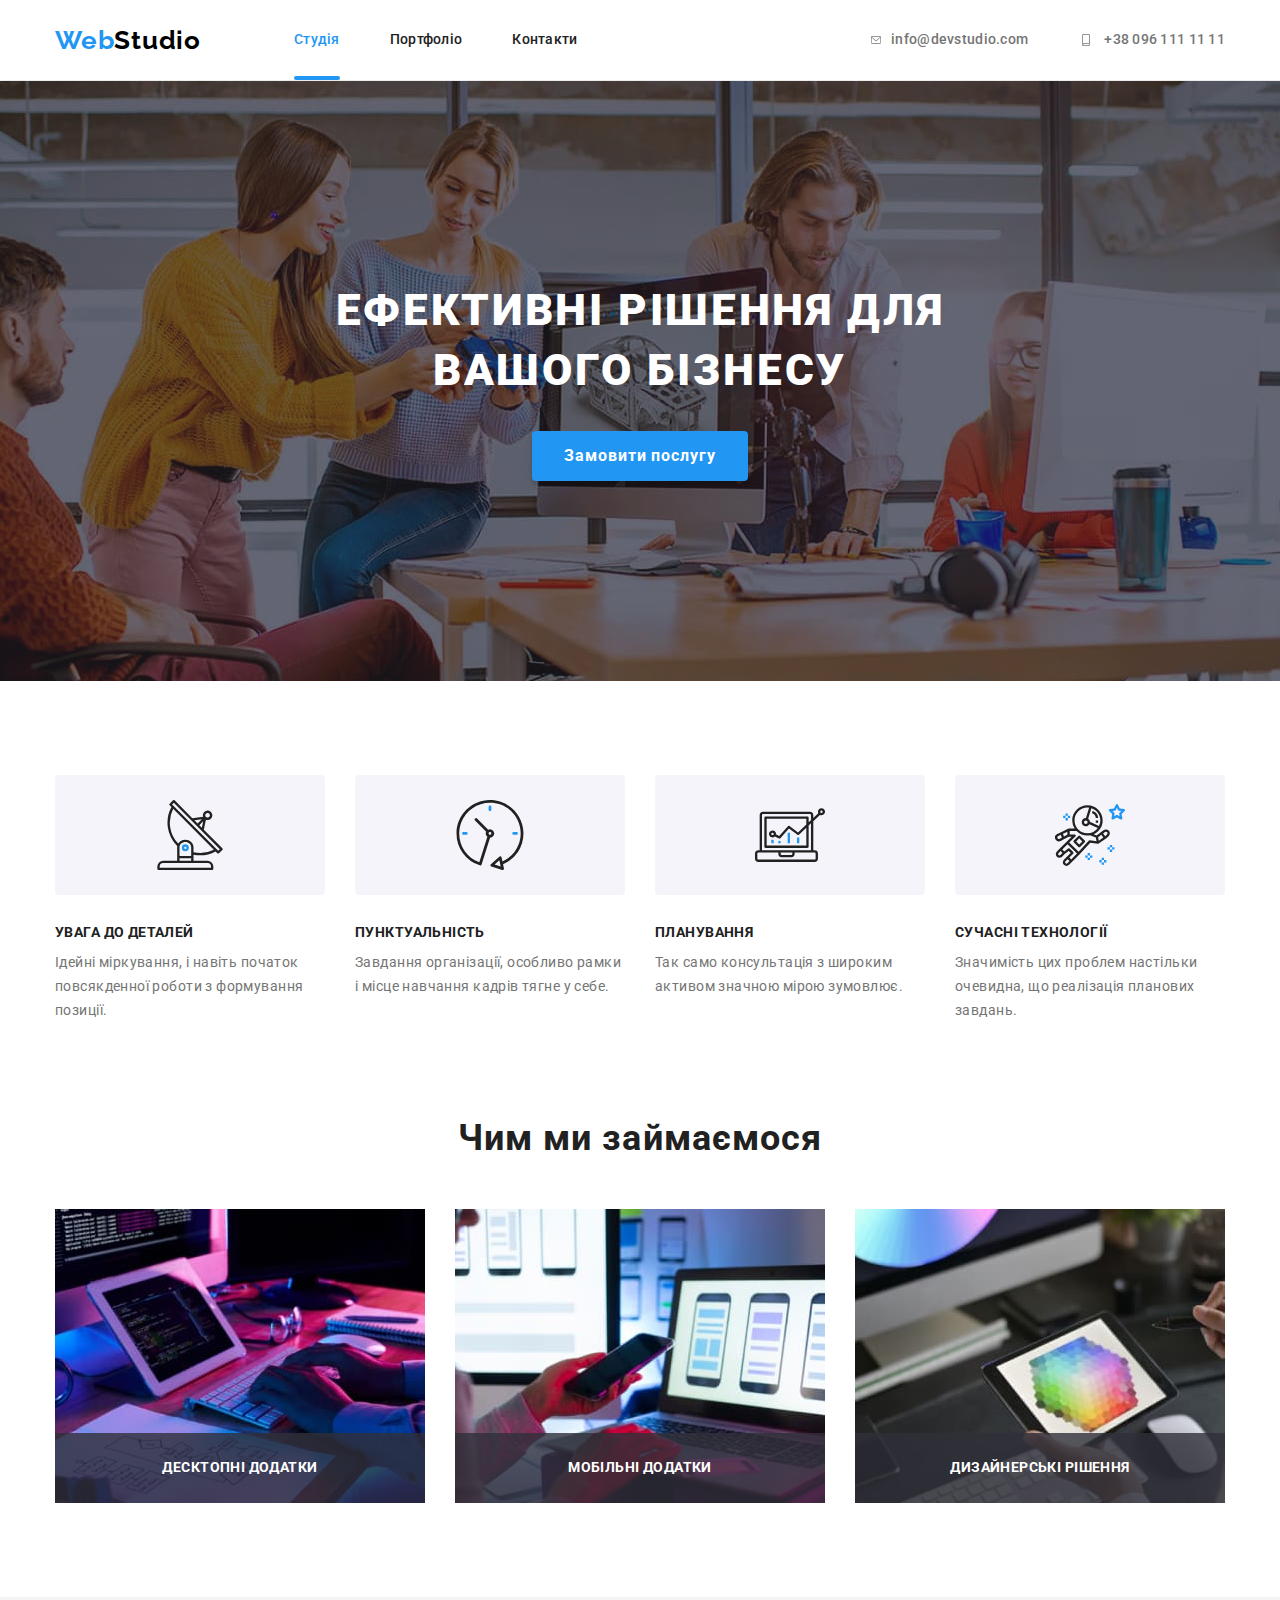
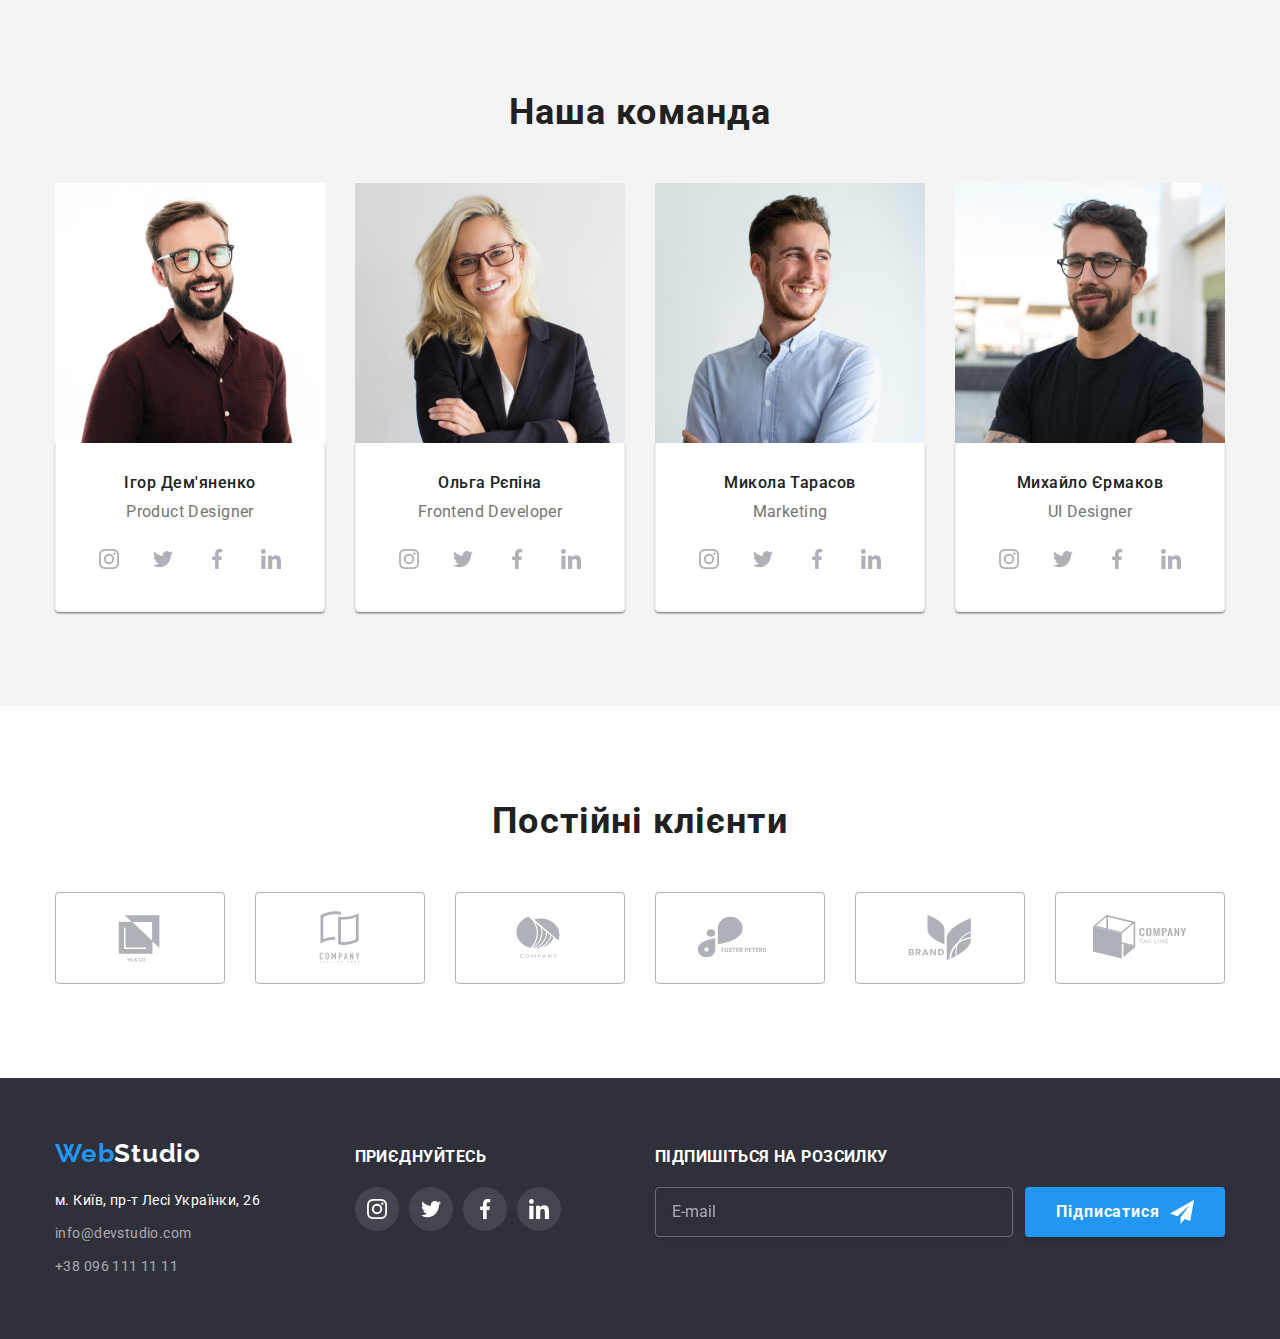
==== commit 4129d77a: "add fixed hw6" ====
--- a/index.html
+++ b/index.html
@@ -457,24 +457,24 @@
           </div> 
           </div>
           <div class="modal-field">
-            <label for="user-name" class="input-label">Телефон</label>
+            <label for="user-tel" class="input-label">Телефон</label>
            <div class="input-wrap">
-            <input type="text" name="user-name" id="user-name" class="modal-input" />
+            <input type="tel" name="user-tel" id="user-tel class="modal-input" />
             <svg class="modal-input-icon" width="18" height="18">
               <use href="./images/icons.svg#icon-phone"></use>
             </svg>
           </div> 
           </div>
           <div class="modal-field">
-            <label for="user-name" class="input-label">Пошта</label>
+            <label for="user-email" class="input-label">Пошта</label>
            <div class="input-wrap">
-            <input type="text" name="user-name" id="user-name" class="modal-input" />
+            <input type="email" name="user-email" id="user-email" class="modal-input" />
             <svg class="modal-input-icon" width="18" height="18">
               <use href="./images/icons.svg#icon-email"></use>
             </svg>
           </div> 
           </div>
-          <div class="modal-field">
+          <div class="textarea-field">
             <label for="user-comment" class="input-label">Коментар</label>
             <textarea name="user-comment" id="user-comment" class="modal-textarea" placeholder="Введіть текст"></textarea>
           </div>
--- a/css/styles.css
+++ b/css/styles.css
@@ -465,14 +465,7 @@
 .footer-wrap {
   display: flex;
   align-items: baseline;
-}
-
-.footer-left{
-  margin-right: 70px;
-}
-
-.footer-right{
-  margin-right: 93px;
+  justify-content: space-between;
 }
 
 .footer-link {
@@ -570,6 +563,7 @@
   border: 1px solid #ffffff4d;
 filter: drop-shadow(0px 4px 4px rgba(0, 0, 0, 0.15));
 border-radius: 4px;
+color: var(--additional-color);
 background-color: transparent;
 }
 
@@ -659,6 +653,7 @@
   fill: currentColor;
 }
 
+.modal-close:hover ,  
 .modal-close:focus {
   color: var(--accent-color);
 }
@@ -692,7 +687,7 @@
   height: 40px;
   border: 1px solid rgba(33, 33, 33, 0.2);
   border-radius: 4px;
-
+  padding: 11px 35px;
   outline: transparent;
   transition: border 250ms cubic-bezier(0.4, 0, 0.2, 1);
 }
@@ -705,14 +700,20 @@
   fill: var(--accent-color);
 }
 
+.textarea-field{
+  margin-bottom: 20px;
+}
+
 .modal-textarea{
-  width: 448px;
+  display: block;
+  width: 100%;
   height: 120px;
   border: 1px solid rgba(33, 33, 33, 0.2);
   border-radius: 4px;
   padding: 12px 16px;
   resize: none;
   transition: border 250ms cubic-bezier(0.4, 0, 0.2, 1);
+  outline: none;
 }
 
 .modal-textarea:focus {
@@ -767,7 +768,6 @@
 }
 
 .modal-checkbox{
-  margin-top: 10px;
   margin-bottom: 30px;
 }
 
@@ -781,6 +781,7 @@
 margin-left: 10px;
 display: flex;
 align-items: center;
+justify-content: center;
 }
 
 .checkbox-label span{
